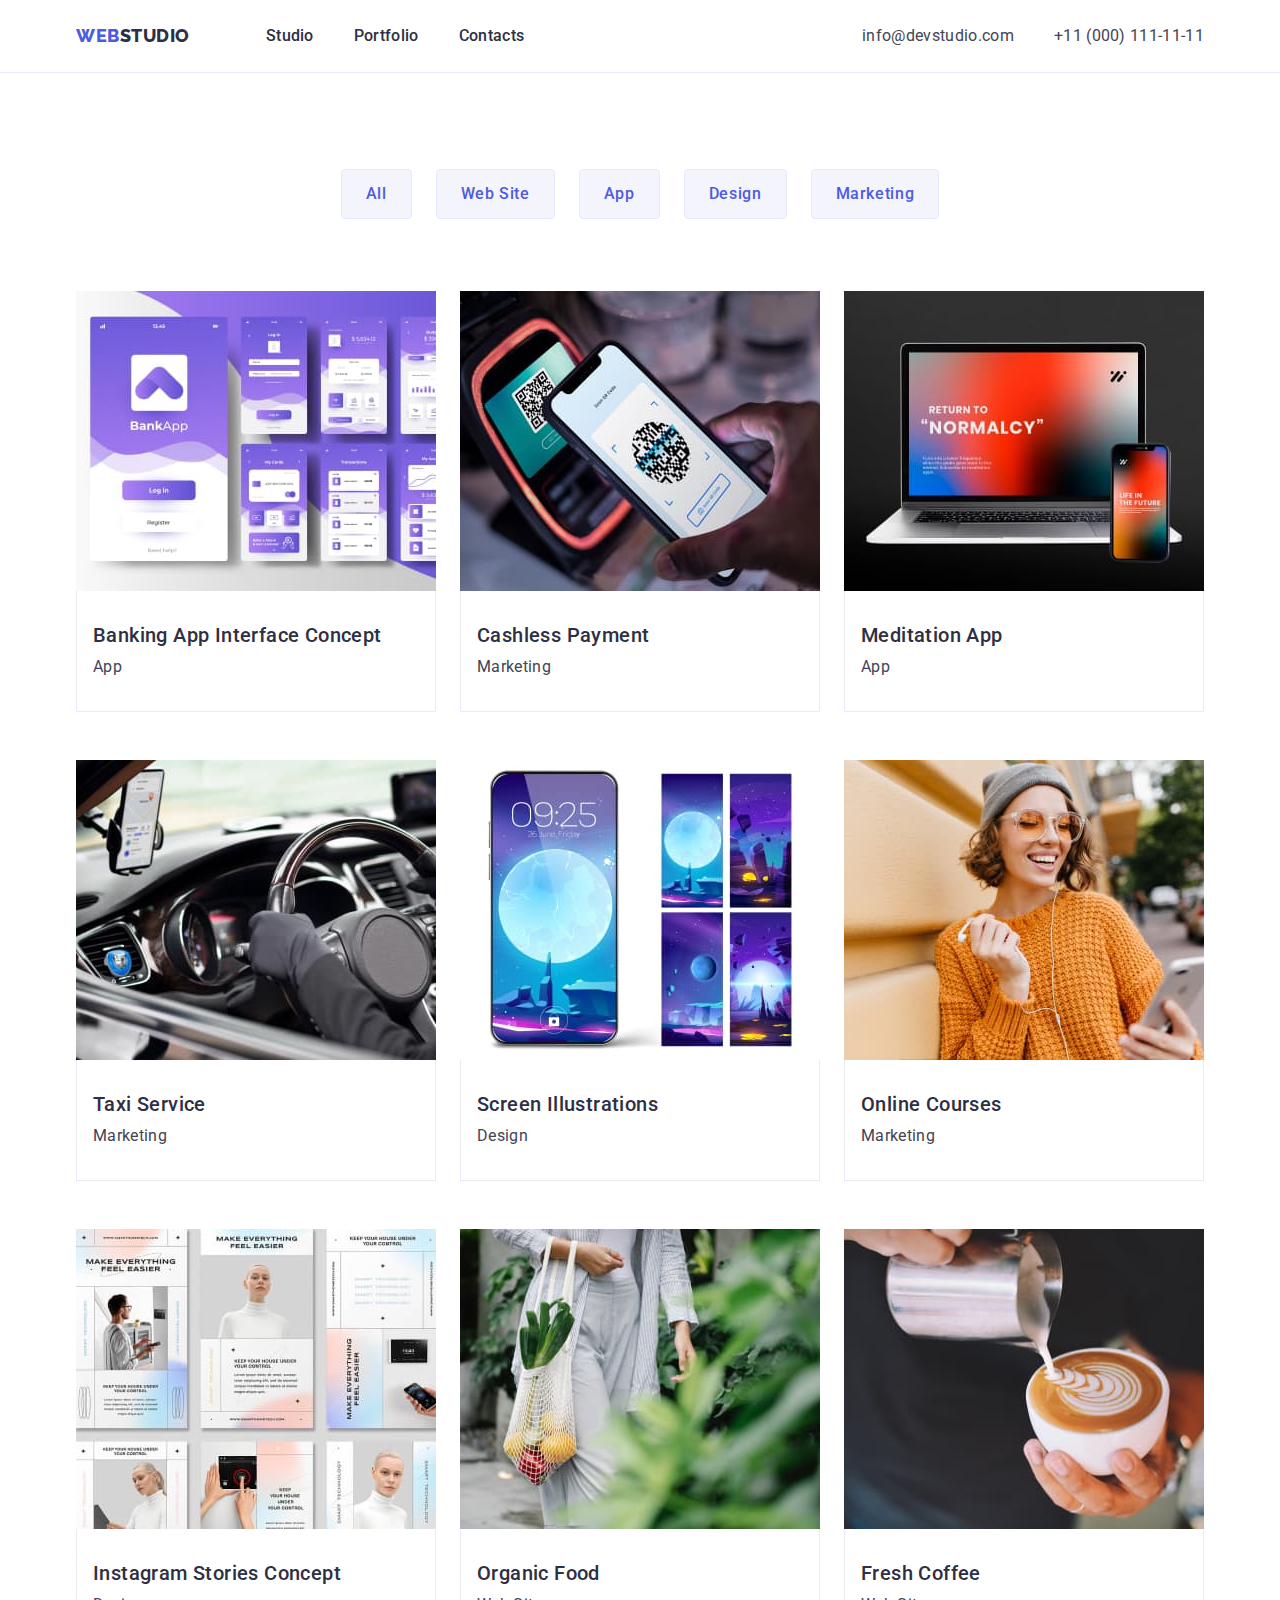
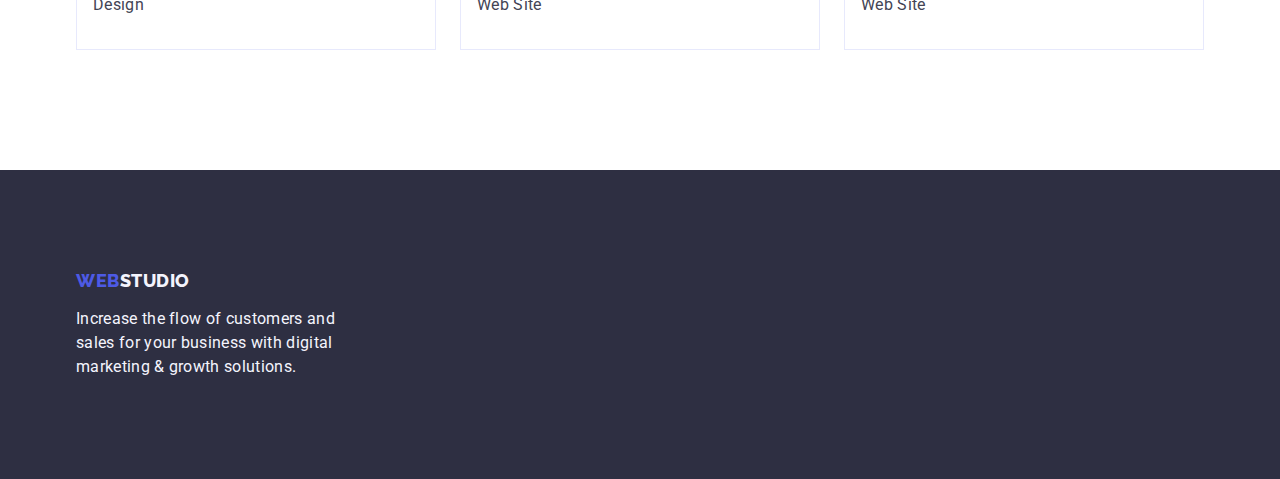
==== portfolio.html @ 8162fd04 "Start" ====
<!DOCTYPE html>
<html lang="en">

<head>
    <meta charset="UTF-8">
    <meta http-equiv="X-UA-Compatible" content="IE=edge">
    <meta name="viewport" content="width=device-width, initial-scale=1.0">
    <link rel="preconnect" href="https://fonts.googleapis.com">
    <link rel="preconnect" href="https://fonts.gstatic.com" crossorigin>
    <link href="https://fonts.googleapis.com/css2?family=Raleway:wght@800&family=Roboto:wght@400;500;700;900&display=swap"
        rel="stylesheet">
    <title>Portfolio</title>
    <link href="https://cdn.jsdelivr.net/npm/modern-normalize@2.0.0/modern-normalize.min.css" rel="stylesheet">
    <link rel="stylesheet" href="./css/styles.css">
</head>

<body>
    <header class="header">
        <div class="container header-container">
            <nav class="header-navigation">
                <a class="logo link" href="./index.html">Web<span class="logo-black">Studio</span></a>
                <ul class="header-menu-nav list">
                    <li class="menu-nav-item">
                        <a class="menu-nav-link link" href="./index.html">Studio</a>
                    </li>
                    <li class="menu-nav-item">
                        <a class="menu-nav-link link" href="./portfolio.html">Portfolio</a>
                    </li>
                    <li class="menu-nav-item">
                        <a class="menu-nav-link link" href="">Contacts</a>
                    </li>
                </ul>
            </nav>
            <address class="contact">
                <ul class="contact-list list">
                    <li class="contact-item">
                        <a class="contact-link link" href="mailto:info@devstudio.com">info@devstudio.com</a>
                    </li>
                    <li class="contact-item">
                        <a class="contact-link link" href="tel:+110001111111">+11 (000) 111-11-11</a>
                    </li>
                </ul>
            </address>
        </div>
    </header>

    <main class="portfolio-content">
        <section class="projects">
            <div class="container projects-container">
                <h1 class="visually-hidden">Projects portfolio</h1>

                <ul class="projects-filters-list list">
                    <li class="projects-filters-btn">
                        <button class="filter-btn" type="button">All</button>
                    </li>
                    <li class="projects-filters-btn">
                        <button class="filter-btn" type="button">Web Site</button>
                    </li>
                    <li class="projects-filters-btn">
                        <button class="filter-btn" type="button">App</button>
                    </li>
                    <li class="projects-filters-btn">
                        <button class="filter-btn" type="button">Design</button>
                    </li>
                    <li class="projects-filters-btn">
                        <button class="filter-btn" type="button">Marketing</button>
                    </li>
                </ul>

                <ul class="projects-list list">
                    <li class="projects-item">
                        <a class="projects-link link" href="#"><img class="project-img" src="./images/project/banking.jpg" alt="Banking App Interface Concept" width="360" height="300" />
                            <div class="projects-card-content">
                                <h2 class="title">Banking App Interface Concept</h2>
                                <p class="projects-filters">App</p>
                            </div>
                        </a>
                    </li>
                    <li class="projects-item">
                        <a class="projects-link link" href="#"><img class="project-img" src="./images/project/cashless.jpg" alt="Cashless Payment" width="360" height="300" />
                            <div class="projects-card-content">
                                <h2 class="title">Cashless Payment</h2>
                                <p class="projects-filters">Marketing</p>
                            </div>
                        </a>
                    </li>
                    <li class="projects-item">
                        <a class="projects-link link" href="#"><img class="project-img" src="./images/project/meditaion.jpg" alt="Meditaion App" width="360" height="300" />
                            <div class="projects-card-content">
                                <h2 class="title">Meditation App</h2>
                                <p class="projects-filters">App</p>
                            </div>
                        </a>
                    </li>
                    <li class="projects-item">
                        <a class="projects-link link" href="#"><img class="project-img" src="./images/project/taxi.jpg" alt="Taxi Service" width="360" height="300" />
                            <div class="projects-card-content">
                                <h2 class="title">Taxi Service</h2>
                                <p class="projects-filters">Marketing</p>
                            </div>
                        </a>
                    </li>
                    <li class="projects-item">
                        <a class="projects-link link" href="#"><img class="project-img" src="./images/project/screen.jpg" alt="Screen Illustrations" width="360" height="300" />
                            <div class="projects-card-content">
                                <h2 class="title">Screen Illustrations</h2>
                                <p class="projects-filters">Design</p>
                            </div>
                        </a>
                    </li>
                    <li class="projects-item">
                        <a class="projects-link link" href="#"><img class="project-img" src="./images/project/online.jpg" alt="Online Courses" width="360" height="300" />
                            <div class="projects-card-content">
                                <h2 class="title">Online Courses</h2>
                                <p class="projects-filters">Marketing</p>
                            </div>
                        </a>
                    </li>
                    <li class="projects-item">
                        <a class="projects-link link" href="#"><img class="project-img" src="./images/project/instagram.jpg" alt="Instagram Stories Concept" width="360" height="300" />
                            <div class="projects-card-content">
                                <h2 class="title">Instagram Stories Concept</h2>
                                <p class="projects-filters">Design</p>
                            </div>
                        </a>
                    </li>
                    <li class="projects-item">
                        <a class="projects-link link" href="#"><img class="project-img" src="./images/project/organic.jpg" alt="Organic Food" width="360" height="300" />
                            <div class="projects-card-content">
                                <h2 class="title">Organic Food</h2>
                                <p class="projects-filters">Web Site</p>
                            </div>
                        </a>
                    </li>
                    <li class="projects-item">
                        <a class="projects-link link" href="#"><img class="project-img" src="./images/project/fresh.jpg" alt="Fresh Coffee" width="360" height="300" />
                            <div class="projects-card-content">
                                <h2 class="title">Fresh Coffee</h2>
                                <p class="projects-filters">Web Site</p>
                            </div>
                        </a>
                    </li>
                </ul>
            </div>

        </section>
    </main>

    <footer class="footer">
        <div class="container footer-container">
            <a class="logo link footer-logo-link" href="./index.html">Web<span class="logo-white">Studio</span></a>
            <p class="footer-text">Increase the flow of customers and sales for your business with digital marketing & growth solutions.</p>
        </div>
    </footer>
</body>

</html>
---- css/styles.css ----
:root {
    --main-color: #FFFFFF;
    --font-color: #2E2F42;
    --text-color: #434455;
    --main-bg-color: #FFFFFF;
    --main-darck-bg-color: #2E2F42;
    --logo-btn-color: #4D5AE5;
    --logo-footer-color: #F4F4FD;
    --hero-btn-bg-color: #4D5AE5;
    --accent-color: #404BBF;
    --accent-bg-color: #404BBF;
    --btn-team-bg-color: #F4F4FD;
    --border-color: #E7E9FC;
}

body {
    font-family: 'Roboto', sans-serif;
    font-size: 16px;
    letter-spacing: 0.02em;
    color: var(--text-color);
    background-color: var(--main-bg-color);
}

p, h1, h2, h3, h4, h5, h6 {
    margin-top: 0;
    margin-bottom: 0;
}

ul {
    list-style-type: none;
    margin-top: 0;
    margin-bottom: 0;
    padding-left: 0;
}

img {
    display: block;
}

.visually-hidden {
    position: absolute;
    width: 1px;
    height: 1px;
    margin: -1px;
    border: 0;
    padding: 0;
    white-space: nowrap;
    clip-path: inset(100%);
    clip: rect(0 0 0 0);
    overflow: hidden;
}

.link {
    text-decoration: none;
}

.list {
    list-style-type: none;
}

.container {
    width: 100%;
    max-width: 1158px;
    padding: 0 15px;
    margin: 0 auto;
}

/* header */

.header {
    background-color: var(--main-bg-color);
    border-bottom: 1px solid var(--border-color);
}

.header-container {
    display: flex;
    align-items: center;
}

.header-navigation {
    display: flex;
    align-items: center;
}

.logo {
    font-family: 'Raleway', sans-serif;
    font-weight: 800;
    font-size: 18px;
    line-height: 1.17;
    letter-spacing: 0.03em;
    text-transform: uppercase;
    color: var(--logo-btn-color);
    display: inline-block;
    margin-right: 76px;
}

.logo-black {
    color: var(--font-color);
}

.footer-logo-link {
    margin-bottom: 16px;
}

.logo-white {
    color: var(--logo-footer-color);
}

.header-menu-nav {
    display: flex;
    gap: 40px;
}

.menu-nav-link {
    display: block;
    font-weight: 500;
    line-height: 1.5;
    color: var(--font-color);
    padding: 24px 0;
}

.menu-nav-link:hover,
.menu-nav-link:focus {
    color: var(--accent-color);
}

.contact {
    font-style: normal;
    margin-left: auto;
}

.contact-list {
    display: flex;
    align-items: center;
    gap: 40px;
}

.contact-link {
    line-height: 1.5;
    color: var(--text-color);
}

.contact-link:hover,
.contact-link:focus {
    color: var(--accent-color);
}

/* section main-content */

.hero {
    background-color: var(--main-darck-bg-color);
    padding: 188px 0;
}

.hero-container {
    text-align: center;
}

.hero-title {
    font-weight: 700;
    font-size: 56px;
    line-height: 1.07;
    text-align: center;
    letter-spacing: 0.02em;
    color: var(--main-color);
    max-width: 496px;
    margin: 0 auto;
    margin-bottom: 48px;
}

.hero-btn {
    font-family: inherit;
    font-weight: 500;
    font-size: 16px;
    line-height: 1.5;
    letter-spacing: 0.04em;
    color: var(--main-color);
    background-color: var(--hero-btn-bg-color);
    border-radius: 4px;
    border: none;
    padding: 16px 32px;
    cursor: pointer;
    display: block;
    margin-left: auto;
    margin-right: auto;
    min-width: 169px;
}

.hero-btn:hover,
.hero-btn:focus {
    background-color: var(--accent-bg-color);
}

/* section description */

.description {
    padding: 120px 0;
}

.description-list {
    display: flex;
    gap: 24px;
}

.description-list-item {
    width: calc((100% - 72px) /4);
}

.title-section {
    font-size: 36px;
    line-height: 1.11;
    text-align: center;
    letter-spacing: 0.02em;
    text-transform: capitalize;
    color: var(--font-color);
    margin-bottom: 72px;
}

.title {
    font-weight: 500;
    font-size: 20px;
    line-height: 1.2;
    letter-spacing: 0.02em;
    color: var(--font-color);
    margin-bottom: 8px;
}

.about-description {
    line-height: 1.5;
    color: var(--text-color);
}

/* section work */

.work {
    padding-bottom: 120px;
}

.work-list {
    display: flex;
    justify-content: space-around;
    gap: 24px;
}

.work-list-item {
    width: calc((100% - 48px) / 3);
}

/* .work-item-img {} */


/* section our-team */

.our-team {
    background-color: var(--btn-team-bg-color);
    text-align: center;
    display: flex;
    padding: 120px 0 120px;
}

.team-list {
    display: flex;
    align-items: center;
    gap: 24px;
}

.team-list-item {
    display: flex;
    flex-direction: column;
    align-items: center;
    width: calc((100% - 72px) / 4);
    background-color: var(--main-bg-color);
    border-radius: 0px 0px 4px 4px;
    box-shadow: 0px 2px 1px 0px rgba(46, 47, 66, 0.08), 0px 1px 1px 0px rgba(46, 47, 66, 0.16), 0px 1px 6px 0px rgba(46, 47, 66, 0.08);
}

.team-card-content {
    padding: 32px 16px;
}

.team-position {
    line-height: 1.5;
    text-align: center;
    color: var(--text-color);
}

/* section footer */

.footer {
    background-color: var(--main-darck-bg-color);
    padding: 100px 0;
}

.footer-text {
    line-height: 1.5;
    color: var(--logo-footer-color);
    max-width: 264px;
}

/* section portfolio-content */

.projects {
    padding-top: 96px;
    padding-bottom: 120px;
}

.projects-container {
    display: flex;
    flex-direction: column;
}

.projects-filters-list {
    display: flex;
    justify-content: center;
    gap: 24px;
    margin-bottom: 72px;
}

.filter-btn {
    font-family: inherit;
    font-weight: 500;
    font-size: 16px;
    line-height: 1.5;
    text-align: center;
    letter-spacing: 0.04em;
    color: var(--logo-btn-color);
    border-radius: 4px;
    background-color: var(--btn-team-bg-color);
    border: 1px solid var(--border-color);
    cursor: pointer;
    padding: 12px 24px;
    display: block;
    margin: 0 auto;
}

.filter-btn:hover,
.filter-btn:focus {
    color: var(--main-color);
    background-color: var(--accent-bg-color);
    border: 1px solid transparent;
}

.projects-list {
    display: flex;
    flex-wrap: wrap;
    gap: 24px;
    row-gap: 48px;
}

.projects-item {
    background-color: var(--main-bg-color);
    width: calc((100% - 48px) / 3);
}

.projects-link {
    display: block;
}

.projects-card-content {
    padding: 32px 16px;
    border: 1px solid var(--border-color);
    border-top: 0;
}

.projects-filters {
    line-height: 1.5;
    color: var(--text-color);
}
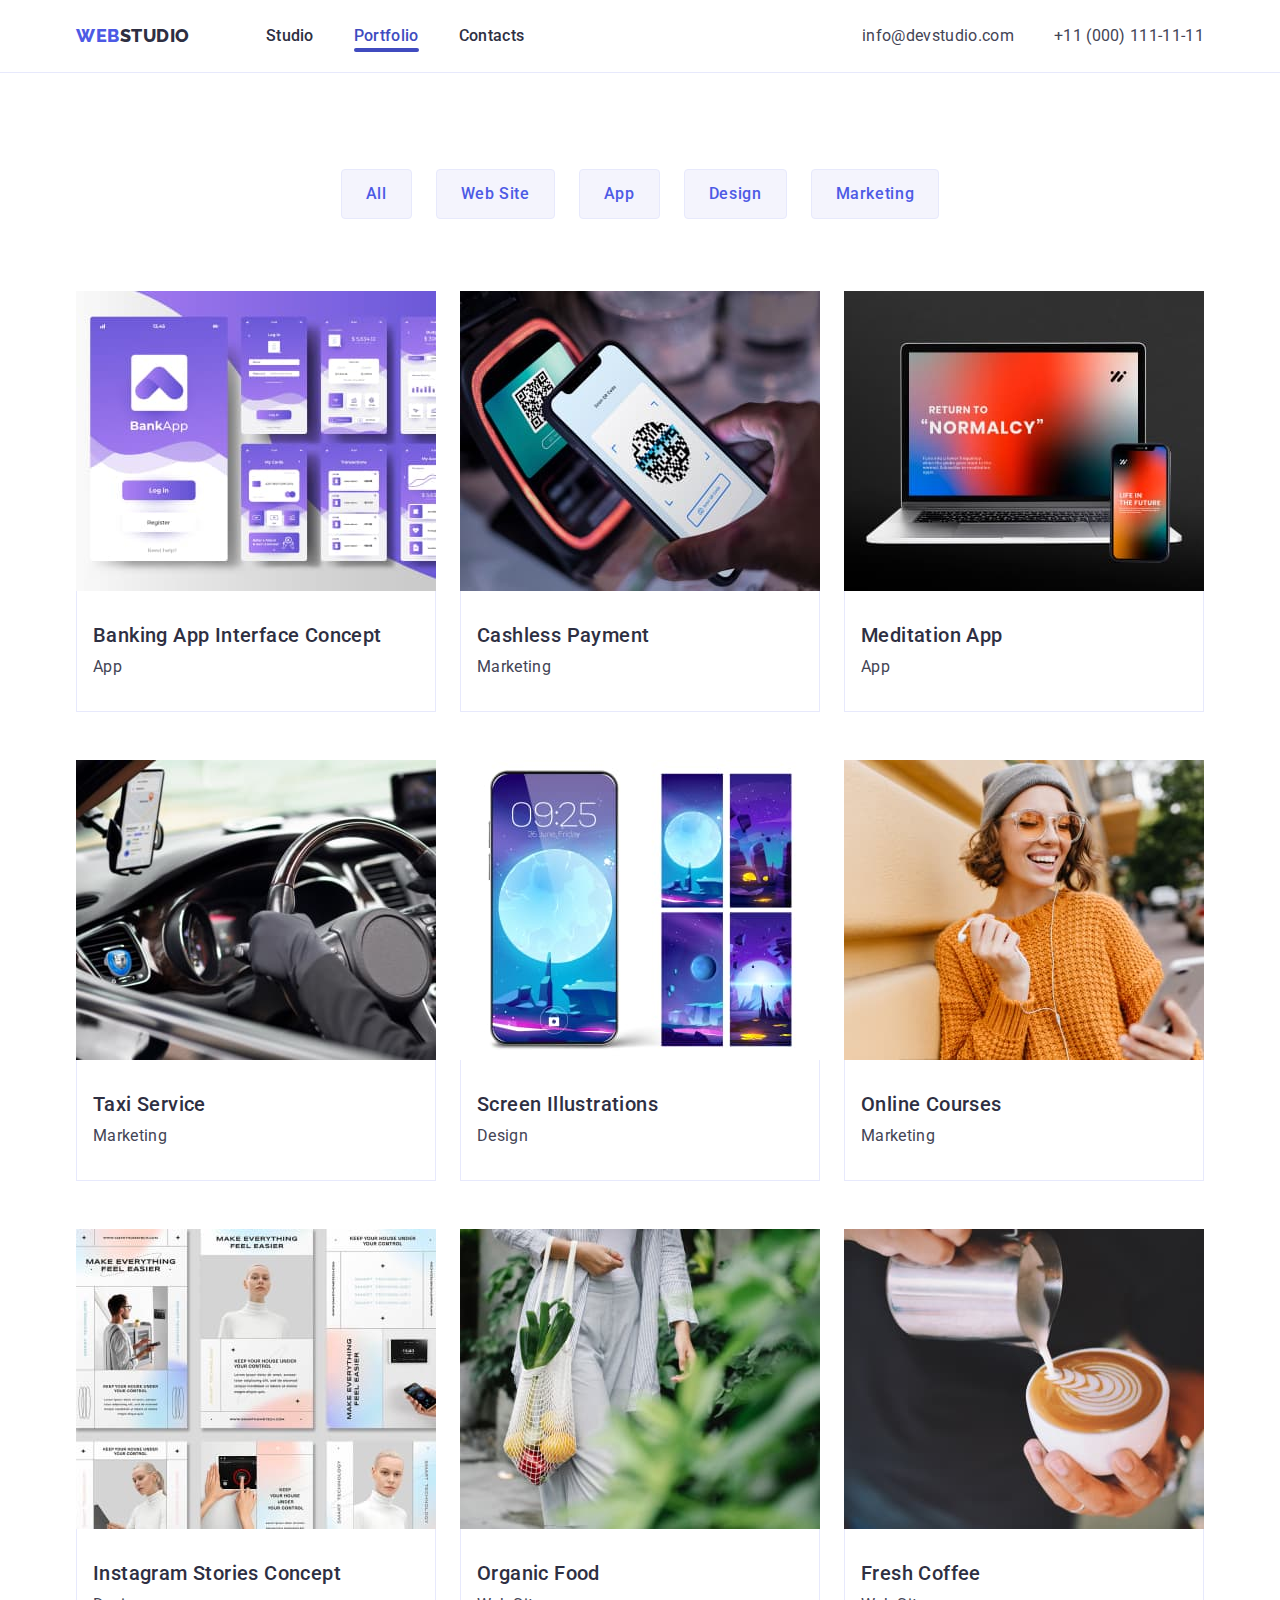
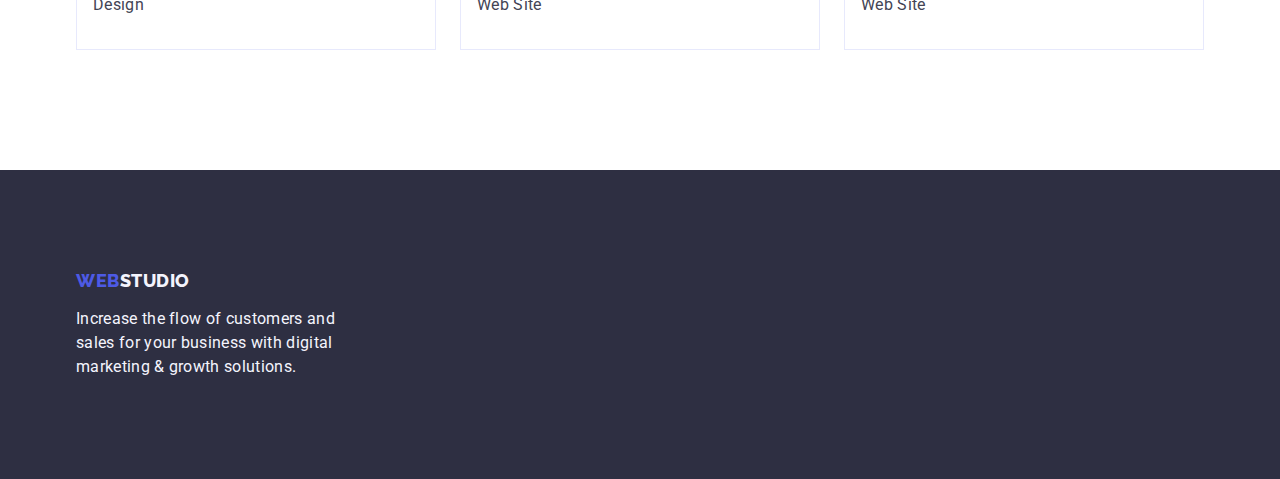
==== commit 4e71467e: "plus-icons" ====
--- a/portfolio.html
+++ b/portfolio.html
@@ -24,7 +24,7 @@
                         <a class="menu-nav-link link" href="./index.html">Studio</a>
                     </li>
                     <li class="menu-nav-item">
-                        <a class="menu-nav-link link" href="./portfolio.html">Portfolio</a>
+                        <a class="menu-nav-link link current" href="./portfolio.html">Portfolio</a>
                     </li>
                     <li class="menu-nav-item">
                         <a class="menu-nav-link link" href="">Contacts</a>
@@ -69,7 +69,8 @@
 
                 <ul class="projects-list list">
                     <li class="projects-item">
-                        <a class="projects-link link" href="#"><img class="project-img" src="./images/project/banking.jpg" alt="Banking App Interface Concept" width="360" height="300" />
+                        <a class="projects-link link" href="#" aria-label="" target="_blank" rel="noopener noferrer">
+                            <img class="project-img" src="./images/project/banking.jpg" alt="Banking App Interface Concept" width="360" height="300" />
                             <div class="projects-card-content">
                                 <h2 class="title">Banking App Interface Concept</h2>
                                 <p class="projects-filters">App</p>
@@ -77,7 +78,8 @@
                         </a>
                     </li>
                     <li class="projects-item">
-                        <a class="projects-link link" href="#"><img class="project-img" src="./images/project/cashless.jpg" alt="Cashless Payment" width="360" height="300" />
+                        <a class="projects-link link" href="#" aria-label="" target="_blank" rel="noopener noferrer">
+                            <img class="project-img" src="./images/project/cashless.jpg" alt="Cashless Payment" width="360" height="300" />
                             <div class="projects-card-content">
                                 <h2 class="title">Cashless Payment</h2>
                                 <p class="projects-filters">Marketing</p>
@@ -85,7 +87,8 @@
                         </a>
                     </li>
                     <li class="projects-item">
-                        <a class="projects-link link" href="#"><img class="project-img" src="./images/project/meditaion.jpg" alt="Meditaion App" width="360" height="300" />
+                        <a class="projects-link link" href="#" aria-label="" target="_blank" rel="noopener noferrer">
+                            <img class="project-img" src="./images/project/meditaion.jpg" alt="Meditaion App" width="360" height="300" />
                             <div class="projects-card-content">
                                 <h2 class="title">Meditation App</h2>
                                 <p class="projects-filters">App</p>
@@ -93,7 +96,8 @@
                         </a>
                     </li>
                     <li class="projects-item">
-                        <a class="projects-link link" href="#"><img class="project-img" src="./images/project/taxi.jpg" alt="Taxi Service" width="360" height="300" />
+                        <a class="projects-link link" href="#" aria-label="" target="_blank" rel="noopener noferrer">
+                            <img class="project-img" src="./images/project/taxi.jpg" alt="Taxi Service" width="360" height="300" />
                             <div class="projects-card-content">
                                 <h2 class="title">Taxi Service</h2>
                                 <p class="projects-filters">Marketing</p>
@@ -101,7 +105,8 @@
                         </a>
                     </li>
                     <li class="projects-item">
-                        <a class="projects-link link" href="#"><img class="project-img" src="./images/project/screen.jpg" alt="Screen Illustrations" width="360" height="300" />
+                        <a class="projects-link link" href="#" aria-label="" target="_blank" rel="noopener noferrer">
+                            <img class="project-img" src="./images/project/screen.jpg" alt="Screen Illustrations" width="360" height="300" />
                             <div class="projects-card-content">
                                 <h2 class="title">Screen Illustrations</h2>
                                 <p class="projects-filters">Design</p>
@@ -109,7 +114,8 @@
                         </a>
                     </li>
                     <li class="projects-item">
-                        <a class="projects-link link" href="#"><img class="project-img" src="./images/project/online.jpg" alt="Online Courses" width="360" height="300" />
+                        <a class="projects-link link" href="#" aria-label="" target="_blank" rel="noopener noferrer">
+                            <img class="project-img" src="./images/project/online.jpg" alt="Online Courses" width="360" height="300" />
                             <div class="projects-card-content">
                                 <h2 class="title">Online Courses</h2>
                                 <p class="projects-filters">Marketing</p>
@@ -117,7 +123,8 @@
                         </a>
                     </li>
                     <li class="projects-item">
-                        <a class="projects-link link" href="#"><img class="project-img" src="./images/project/instagram.jpg" alt="Instagram Stories Concept" width="360" height="300" />
+                        <a class="projects-link link" href="#" aria-label="" target="_blank" rel="noopener noferrer">
+                            <img class="project-img" src="./images/project/instagram.jpg" alt="Instagram Stories Concept" width="360" height="300" />
                             <div class="projects-card-content">
                                 <h2 class="title">Instagram Stories Concept</h2>
                                 <p class="projects-filters">Design</p>
@@ -125,7 +132,8 @@
                         </a>
                     </li>
                     <li class="projects-item">
-                        <a class="projects-link link" href="#"><img class="project-img" src="./images/project/organic.jpg" alt="Organic Food" width="360" height="300" />
+                        <a class="projects-link link" href="#" aria-label="" target="_blank" rel="noopener noferrer">
+                            <img class="project-img" src="./images/project/organic.jpg" alt="Organic Food" width="360" height="300" />
                             <div class="projects-card-content">
                                 <h2 class="title">Organic Food</h2>
                                 <p class="projects-filters">Web Site</p>
@@ -133,7 +141,8 @@
                         </a>
                     </li>
                     <li class="projects-item">
-                        <a class="projects-link link" href="#"><img class="project-img" src="./images/project/fresh.jpg" alt="Fresh Coffee" width="360" height="300" />
+                        <a class="projects-link link" href="#" aria-label="" target="_blank" rel="noopener noferrer">
+                            <img class="project-img" src="./images/project/fresh.jpg" alt="Fresh Coffee" width="360" height="300" />
                             <div class="projects-card-content">
                                 <h2 class="title">Fresh Coffee</h2>
                                 <p class="projects-filters">Web Site</p>
@@ -148,7 +157,7 @@
 
     <footer class="footer">
         <div class="container footer-container">
-            <a class="logo link footer-logo-link" href="./index.html">Web<span class="logo-white">Studio</span></a>
+            <a class="logo link footer-logo-link" href="./index.html" aria-label="" target="_blank" rel="noopener noferrer">Web<span class="logo-white">Studio</span></a>
             <p class="footer-text">Increase the flow of customers and sales for your business with digital marketing & growth solutions.</p>
         </div>
     </footer>
--- a/css/styles.css
+++ b/css/styles.css
@@ -11,6 +11,10 @@
     --accent-bg-color: #404BBF;
     --btn-team-bg-color: #F4F4FD;
     --border-color: #E7E9FC;
+    --client-icon: #8E8F99;
+    --modal-bg: #FCFCFC;
+    --accent-footericon-color: #31D0AA;
+    --transition: 250ms cubic-bezier(0.4, 0, 0.2, 1)
 }
 
 body {
@@ -65,7 +69,7 @@
     margin: 0 auto;
 }
 
-/* header */
+/*! header */
 
 .header {
     background-color: var(--main-bg-color);
@@ -98,10 +102,6 @@
     color: var(--font-color);
 }
 
-.footer-logo-link {
-    margin-bottom: 16px;
-}
-
 .logo-white {
     color: var(--logo-footer-color);
 }
@@ -110,6 +110,8 @@
     display: flex;
     gap: 40px;
 }
+
+/* .menu-nav-item {} */
 
 .menu-nav-link {
     display: block;
@@ -117,6 +119,7 @@
     line-height: 1.5;
     color: var(--font-color);
     padding: 24px 0;
+    transition: color var(--transition);
 }
 
 .menu-nav-link:hover,
@@ -124,6 +127,24 @@
     color: var(--accent-color);
 }
 
+.current {
+    position: relative;
+    color: var(--accent-color);
+}
+
+.current::after {
+    content: '';
+    position: absolute;
+    left: 0;
+    bottom: 20px;
+    width: 100%;
+    height: 4px;
+    border-radius: 2px;
+    background-color: var(--accent-color);
+}
+
+/*! address */
+
 .contact {
     font-style: normal;
     margin-left: auto;
@@ -135,9 +156,12 @@
     gap: 40px;
 }
 
+/* .contact-item {} */
+
 .contact-link {
     line-height: 1.5;
     color: var(--text-color);
+    transition: color var(--transition);
 }
 
 .contact-link:hover,
@@ -145,11 +169,20 @@
     color: var(--accent-color);
 }
 
-/* section main-content */
+/*? main-content */
+
+/*! section hero */
 
 .hero {
     background-color: var(--main-darck-bg-color);
     padding: 188px 0;
+    background-image: linear-gradient(rgba(46, 47, 66, 0.7),
+        rgba(46, 47, 66, 0.7)), url(../images/hero-bg.jpg);
+    background-repeat: no-repeat;
+    background-position: center;
+    background-size: cover;
+    max-width: 1440px;
+    margin: 0 auto;
 }
 
 .hero-container {
@@ -184,6 +217,7 @@
     margin-left: auto;
     margin-right: auto;
     min-width: 169px;
+    transition: background-color var(--transition);
 }
 
 .hero-btn:hover,
@@ -191,12 +225,14 @@
     background-color: var(--accent-bg-color);
 }
 
-/* section description */
+/*! section description */
 
 .description {
     padding: 120px 0;
 }
 
+/* .description-container {} */
+
 .description-list {
     display: flex;
     gap: 24px;
@@ -205,6 +241,19 @@
 .description-list-item {
     width: calc((100% - 72px) /4);
 }
+
+.description-list-link {
+    display: flex;
+    justify-content: center;
+    align-items: center;
+    width: 264px;
+    height: 112px;
+    border-radius: 4px;
+    background-color: var(--btn-team-bg-color);
+    margin-bottom: 8px;
+}
+
+/* .description-item-icon {} */
 
 .title-section {
     font-size: 36px;
@@ -230,12 +279,14 @@
     color: var(--text-color);
 }
 
-/* section work */
+/*! section work */
 
 .work {
     padding-bottom: 120px;
 }
 
+/* .work-container {} */
+
 .work-list {
     display: flex;
     justify-content: space-around;
@@ -249,7 +300,7 @@
 /* .work-item-img {} */
 
 
-/* section our-team */
+/*! section our-team */
 
 .our-team {
     background-color: var(--btn-team-bg-color);
@@ -257,6 +308,8 @@
     display: flex;
     padding: 120px 0 120px;
 }
+
+/* .our-team-container {} */
 
 .team-list {
     display: flex;
@@ -274,6 +327,8 @@
     box-shadow: 0px 2px 1px 0px rgba(46, 47, 66, 0.08), 0px 1px 1px 0px rgba(46, 47, 66, 0.16), 0px 1px 6px 0px rgba(46, 47, 66, 0.08);
 }
 
+/* .team-photo {} */
+
 .team-card-content {
     padding: 32px 16px;
 }
@@ -282,22 +337,130 @@
     line-height: 1.5;
     text-align: center;
     color: var(--text-color);
-}
-
-/* section footer */
+    margin-bottom: 8px;
+}
+
+.social-list {
+    display: flex;
+    gap: 24px;
+}
+
+/* .social-items {} */
+.team-social-link {
+    display: flex;
+    justify-content: center;
+    align-items: center;
+    width: 40px;
+    height: 40px;
+    background-color: var(--hero-btn-bg-color);
+    border-radius: 50px;
+    border: 1px solid var(--btn-team-bg-color);
+    transition: background-color var(--transition);
+}
+
+.team-social-link:hover,
+.team-social-link:focus {
+    background-color: var(--accent-bg-color);
+}
+
+.team-social-icon {
+    fill: var(--btn-team-bg-color);
+}
+
+/*! section clients */
+
+.clients {
+    padding-top: 120px;
+    padding-bottom: 120px;
+}
+
+/* .clients-container {} */
+
+.clients-list {
+    display: flex;
+    justify-content: space-around;
+    gap: 24px;
+}
+
+.clients-items {
+    min-width: calc((100% - 24px * 5) / 6);
+}
+
+/* .clients-link {} */
+
+.clients-icon {
+    fill: var(--client-icon);
+    border: 1px solid var(--client-icon);
+    border-radius: 4px;
+    transition: color var(--transition);
+}
+
+.clients-link:hover .clients-icon,
+.clients-link:focus .clients-icon {
+    fill: var(--accent-color);
+    border: 1px solid var(--accent-color);
+}
+
+/*! section footer */
 
 .footer {
+    display: flex;
+    justify-content: flex-start;
+    align-items: baseline;
     background-color: var(--main-darck-bg-color);
     padding: 100px 0;
 }
 
+.footer-container {}
+
+.footer-logo-link {
+    margin-bottom: 16px;
+}
+
 .footer-text {
     line-height: 1.5;
     color: var(--logo-footer-color);
     max-width: 264px;
 }
 
-/* section portfolio-content */
+.footer-list {
+    margin-left: 120px;
+}
+
+.footer-social-description {
+    color: var(--main-color);
+    letter-spacing: 0.32px;
+    margin-bottom: 16px;
+}
+
+.footer-social-list {
+    display: flex;
+    gap: 16px;
+}
+
+.footer-social-items {}
+
+.footer-social-link {
+    display: flex;
+    justify-content: center;
+    align-items: center;
+    width: 40px;
+    height: 40px;
+    background-color: var(--hero-btn-bg-color);
+    border-radius: 25px;
+    transition: background-color var(--transition);
+}
+
+.footer-social-link:hover,
+.footer-social-link:focus {
+    background-color: var(--accent-footericon-color);
+}
+
+.footer-social-icon {
+    fill: var(--logo-footer-color)
+}
+
+/*! section portfolio-content */
 
 .projects {
     padding-top: 96px;
@@ -331,6 +494,7 @@
     padding: 12px 24px;
     display: block;
     margin: 0 auto;
+    transition: color var(--transition);
 }
 
 .filter-btn:hover,
@@ -365,4 +529,51 @@
 .projects-filters {
     line-height: 1.5;
     color: var(--text-color);
+}
+
+/*! section backdrop */
+
+.backdrop {
+    position: fixed;
+    top: 0;
+    width: 100%;
+    height: 100%;
+    background-color: rgba(46, 47, 66, 0.40);
+    transition: opacity var(--transition), visibility var(--transition);
+}
+
+.is-hidden {
+    visibility: hidden;
+    opacity: 0;
+    pointer-events: none;
+}
+
+.modal {
+    position: absolute;
+    top: 50%;
+    left: 50%;
+    transform: translate(-50%, -50%) scale(1);
+    transition: transform var(--transition);
+    width: 408px;
+    min-height: 584px;
+    border-radius: 4px;
+    background-color: var(--modal-bg);
+    box-shadow: 0px 2px 1px 0px rgba(0, 0, 0, 0.20), 0px 1px 3px 0px rgba(0, 0, 0, 0.12), 0px 1px 1px 0px rgba(0, 0, 0, 0.14);
+}
+
+.backdrop.is-hidden .modal {
+    transform: translate(-50%, -50%) scale(0);
+}
+
+.close-btn {
+    position: absolute;
+    right: 24px;
+    top: 24px;
+    width: 24px;
+    height: 24px;
+    background-color: var(--border-color);
+    color: var(--font-color);
+    border: 1px solid rgba(0, 0, 0, 0.10);
+    border-radius: 24px;
+    cursor: pointer;
 }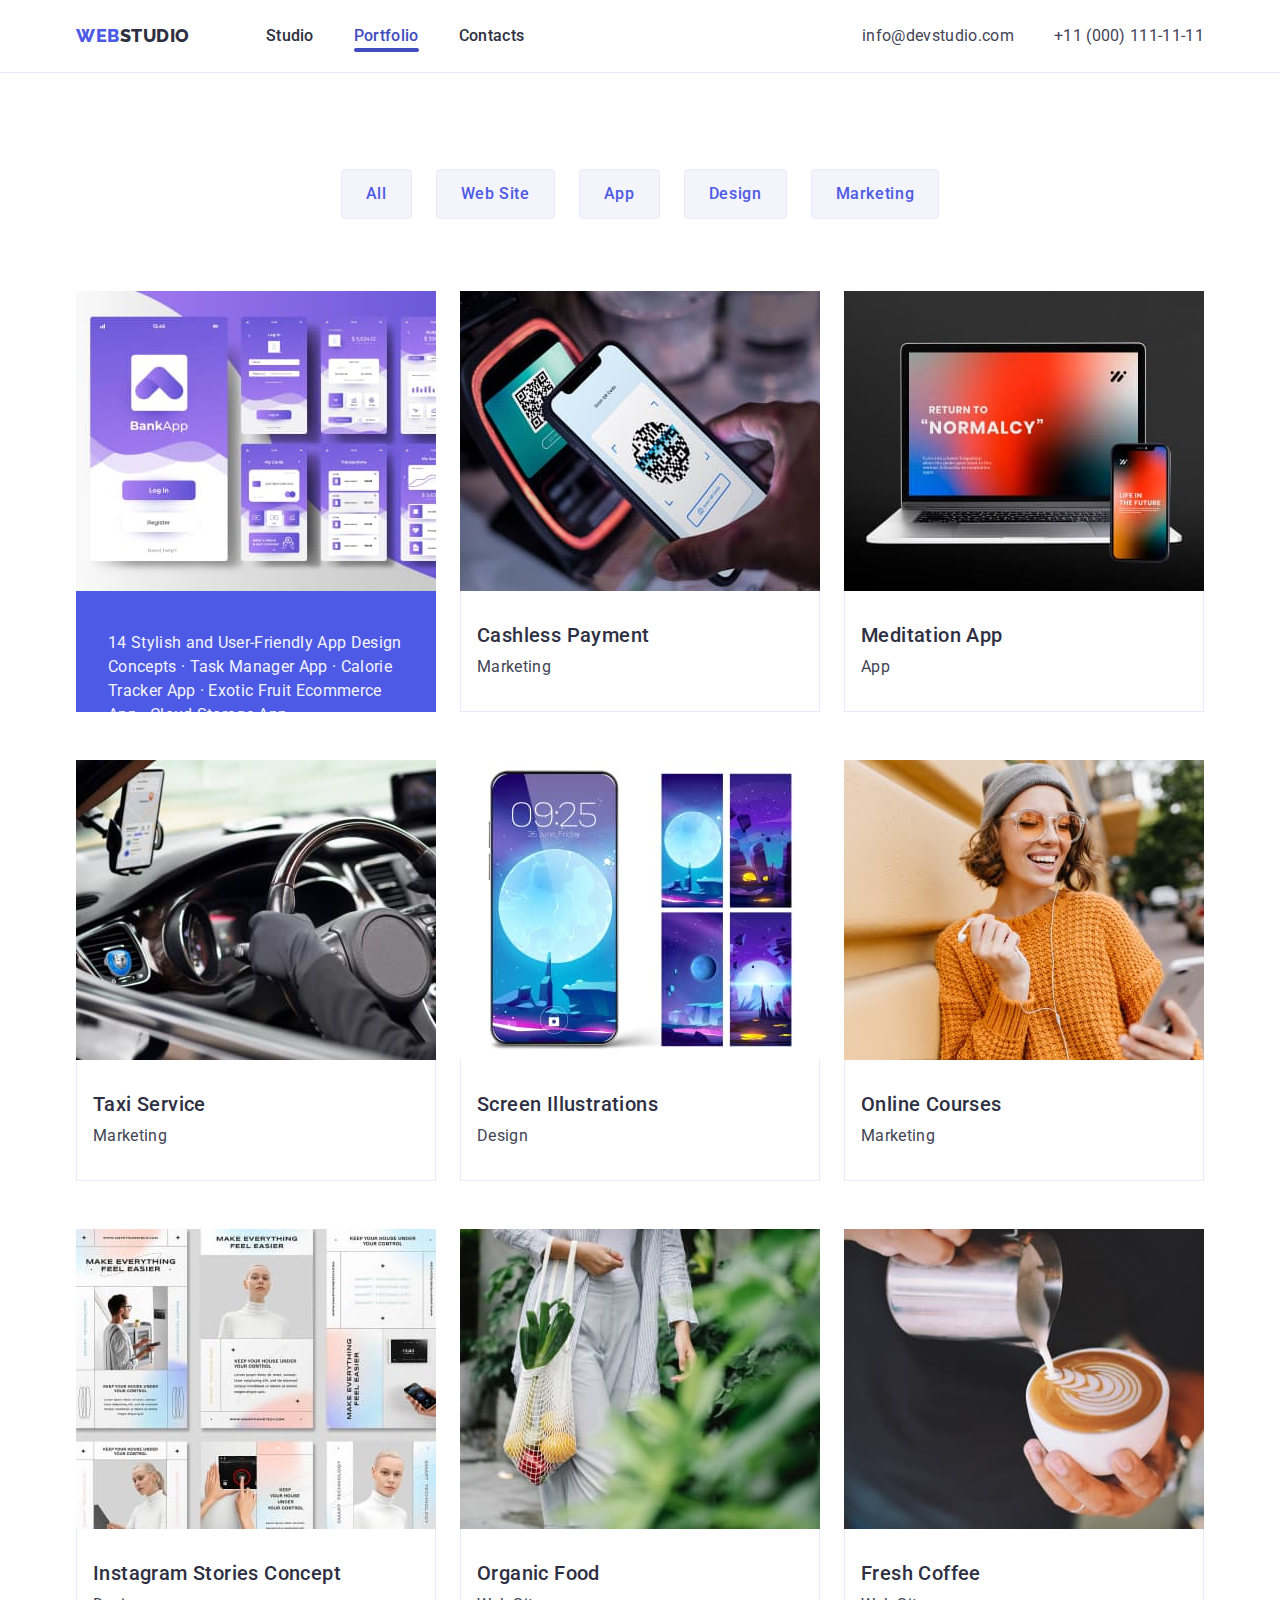
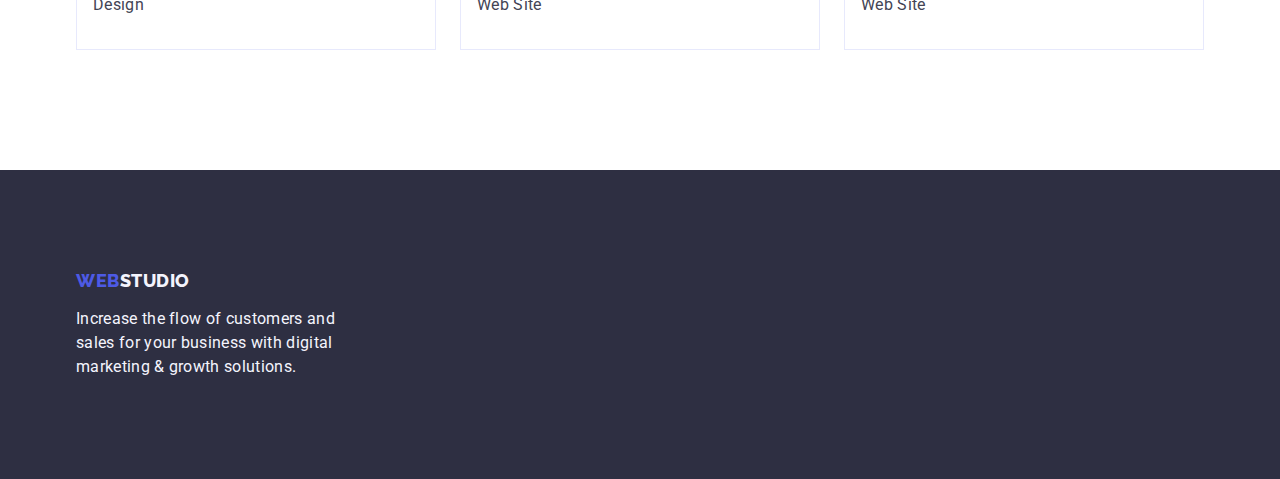
==== commit e40429e7: "app" ====
--- a/portfolio.html
+++ b/portfolio.html
@@ -70,7 +70,14 @@
                 <ul class="projects-list list">
                     <li class="projects-item">
                         <a class="projects-link link" href="#" aria-label="" target="_blank" rel="noopener noferrer">
-                            <img class="project-img" src="./images/project/banking.jpg" alt="Banking App Interface Concept" width="360" height="300" />
+                            <div class="project-overlay">
+                                <img class="project-img" src="./images/project/banking.jpg" alt="Banking App Interface Concept" width="360"
+                                height="300" />
+                                <p class="project-overlay-item">
+                                    14 Stylish and User-Friendly App Design Concepts · Task Manager App · Calorie Tracker App · Exotic Fruit Ecommerce App ·
+                                    Cloud Storage App
+                                </p>
+                            </div>
                             <div class="projects-card-content">
                                 <h2 class="title">Banking App Interface Concept</h2>
                                 <p class="projects-filters">App</p>
--- a/css/styles.css
+++ b/css/styles.css
@@ -514,10 +514,37 @@
 .projects-item {
     background-color: var(--main-bg-color);
     width: calc((100% - 48px) / 3);
+    overflow: hidden;
+}
+
+.projects-item:hover .project-overlay,
+.projects-item:focus .project-overlay {
+    transform: translate(0);
 }
 
 .projects-link {
     display: block;
+}
+
+.project-overlay {
+    position: relative;
+}
+
+.project-img {}
+
+.project-overlay-item {
+    position: absolute;
+    font-weight: 400;
+    line-height: 1.5;
+    letter-spacing: 0.32px;
+    color: var(--btn-team-bg-color);
+    background-color: var(--hero-btn-bg-color);
+    top: 0;
+    left: 0;
+    height: 100%;
+    padding: 40px 32px 0;
+    transform: translateY(100%);
+    transition: transform var(--transition);
 }
 
 .projects-card-content {
@@ -559,6 +586,7 @@
     border-radius: 4px;
     background-color: var(--modal-bg);
     box-shadow: 0px 2px 1px 0px rgba(0, 0, 0, 0.20), 0px 1px 3px 0px rgba(0, 0, 0, 0.12), 0px 1px 1px 0px rgba(0, 0, 0, 0.14);
+    padding: 72px 24px 24px;
 }
 
 .backdrop.is-hidden .modal {
@@ -572,8 +600,24 @@
     width: 24px;
     height: 24px;
     background-color: var(--border-color);
-    color: var(--font-color);
     border: 1px solid rgba(0, 0, 0, 0.10);
-    border-radius: 24px;
+    border-radius: 50%;
+    padding: 0;
     cursor: pointer;
+    transition: background-color var(--transition);
+}
+
+.close-btn:hover,
+.close-btn:focus {
+    background-color: var(--accent-bg-color);
+}
+
+.close-btn-icon {
+    fill: var(--font-color);
+    transition: fill var(--transition);
+}
+
+.close-btn-icon:hover,
+.close-btn-icon:focus {
+    fill: var(--main-color);
 }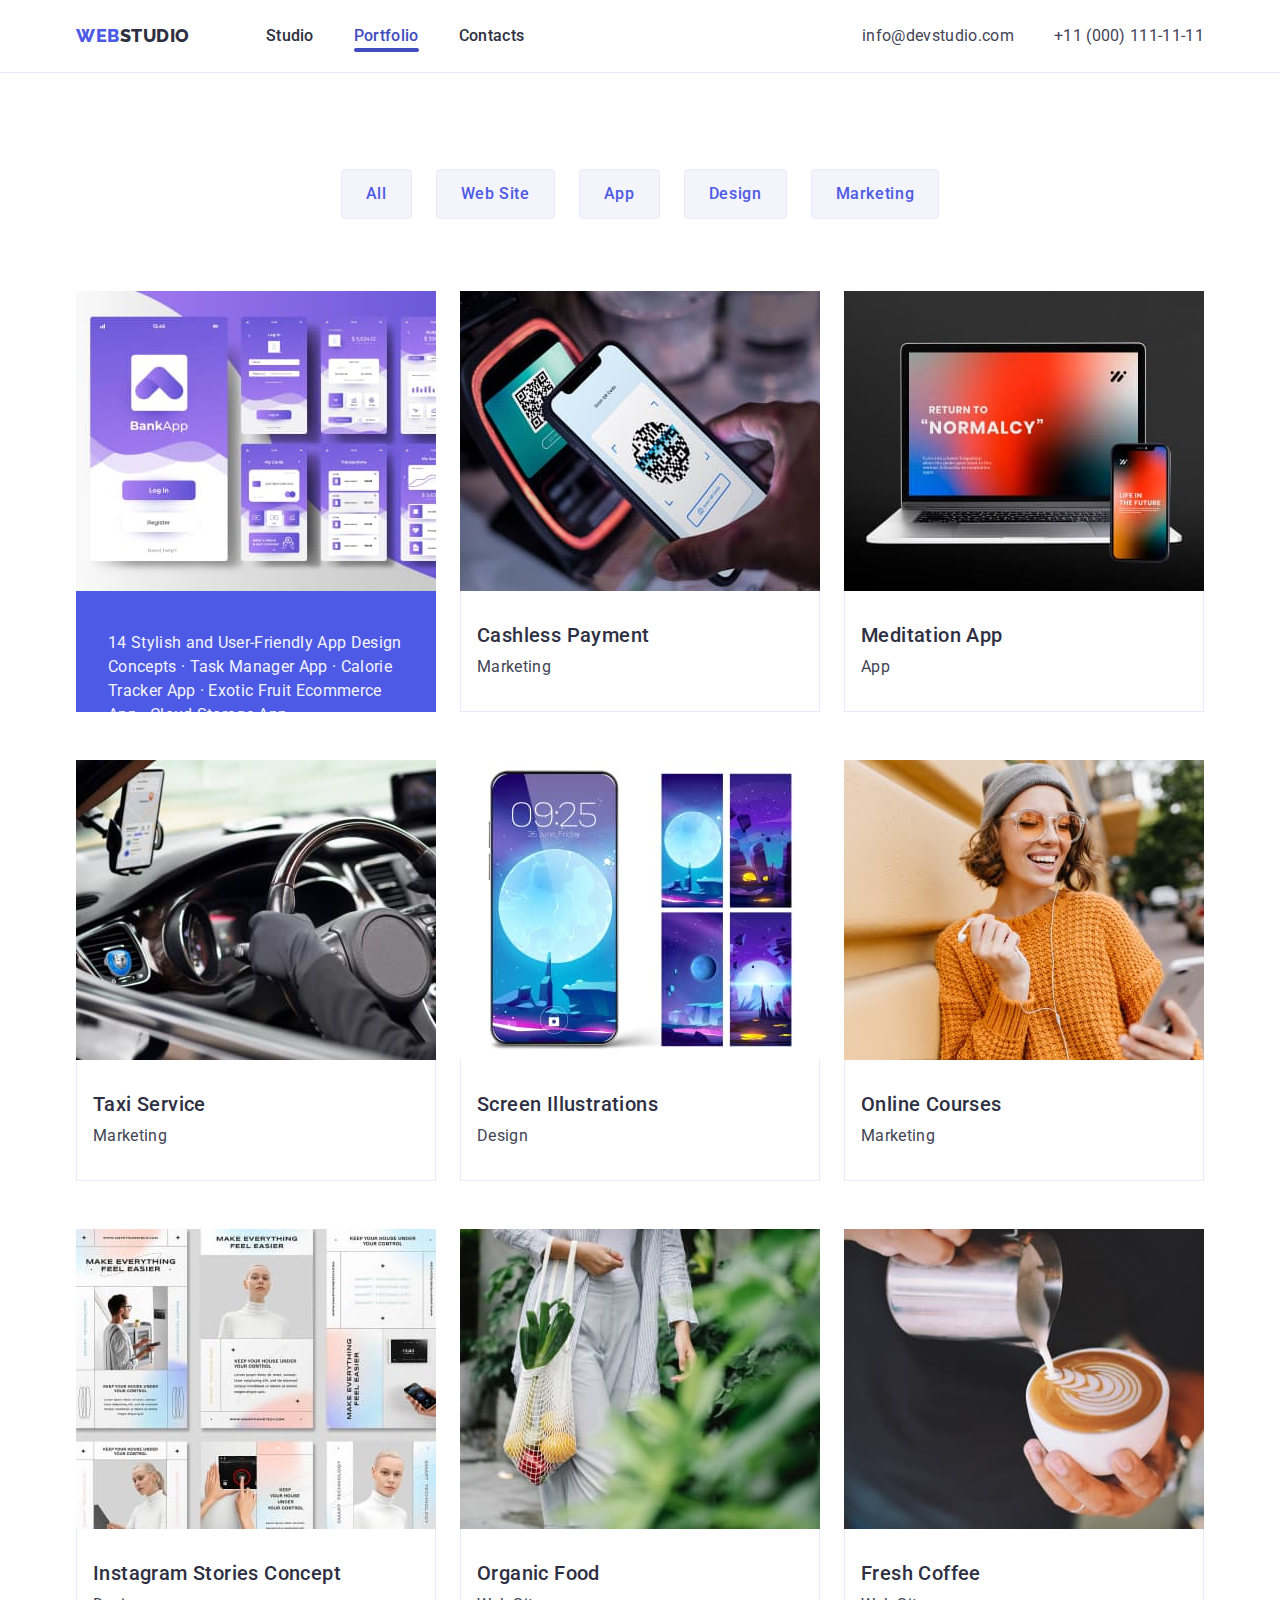
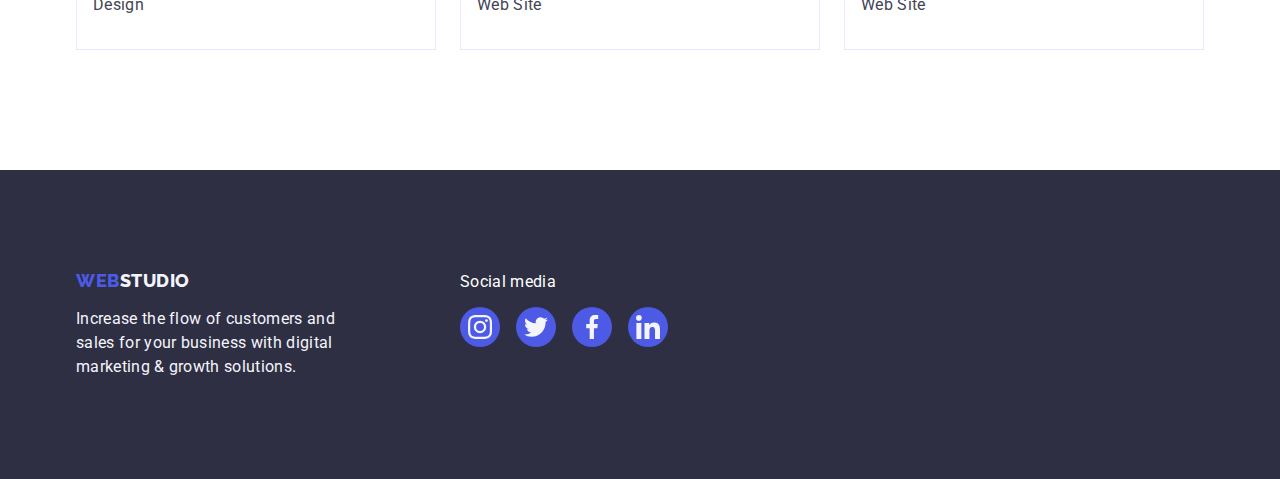
==== commit e7d8cd40: "appd" ====
--- a/portfolio.html
+++ b/portfolio.html
@@ -164,8 +164,46 @@
 
     <footer class="footer">
         <div class="container footer-container">
-            <a class="logo link footer-logo-link" href="./index.html" aria-label="" target="_blank" rel="noopener noferrer">Web<span class="logo-white">Studio</span></a>
-            <p class="footer-text">Increase the flow of customers and sales for your business with digital marketing & growth solutions.</p>
+            <div class="footer-logo-text">
+                <a class="logo link footer-logo-link" href="./index.html" aria-label="" target="_blank"
+                    rel="noopener noferrer">Web<span class="logo-white">Studio</span></a>
+                <p class="footer-text">Increase the flow of customers and sales for your business with digital marketing &
+                    growth
+                    solutions.</p>
+            </div>
+            <div class="footer-list">
+                <p class="footer-social-description">Social media</p>
+                <ul class="footer-social-list list">
+                    <li class="footer-social-items">
+                        <a class="footer-social-link link" href="" aria-label="" target="_blank" rel="noopener noferrer">
+                            <svg class="footer-social-icon" alt="icon-instagram" width="24" height="24">
+                                <use href="./images/icons.svg#icon-instagram"></use>
+                            </svg>
+                        </a>
+                    </li>
+                    <li class="footer-social-items">
+                        <a class="footer-social-link link" href="" aria-label="" target="_blank" rel="noopener noferrer">
+                            <svg class="footer-social-icon" alt="icon-twitter" width="24" height="24">
+                                <use href="./images/icons.svg#icon-twitter"></use>
+                            </svg>
+                        </a>
+                    </li>
+                    <li class="footer-social-items">
+                        <a class="footer-social-link link" href="" aria-label="" target="_blank" rel="noopener noferrer">
+                            <svg class="footer-social-icon" alt="icon-facebook" width="24" height="24">
+                                <use href="./images/icons.svg#icon-facebook"></use>
+                            </svg>
+                        </a>
+                    </li>
+                    <li class="footer-social-items">
+                        <a class="footer-social-link link" href="" aria-label="" target="_blank" rel="noopener noferrer">
+                            <svg class="footer-social-icon" alt="icon-linkedin" width="24" height="24">
+                                <use href="./images/icons.svg#icon-linkedin"></use>
+                            </svg>
+                        </a>
+                    </li>
+                </ul>
+            </div>
         </div>
     </footer>
 </body>
--- a/css/styles.css
+++ b/css/styles.css
@@ -404,14 +404,16 @@
 /*! section footer */
 
 .footer {
-    display: flex;
-    justify-content: flex-start;
-    align-items: baseline;
     background-color: var(--main-darck-bg-color);
     padding: 100px 0;
 }
 
-.footer-container {}
+.footer-container {
+    display: flex;
+    align-items: baseline;
+}
+
+/* .footer-logo-text {} */
 
 .footer-logo-link {
     margin-bottom: 16px;
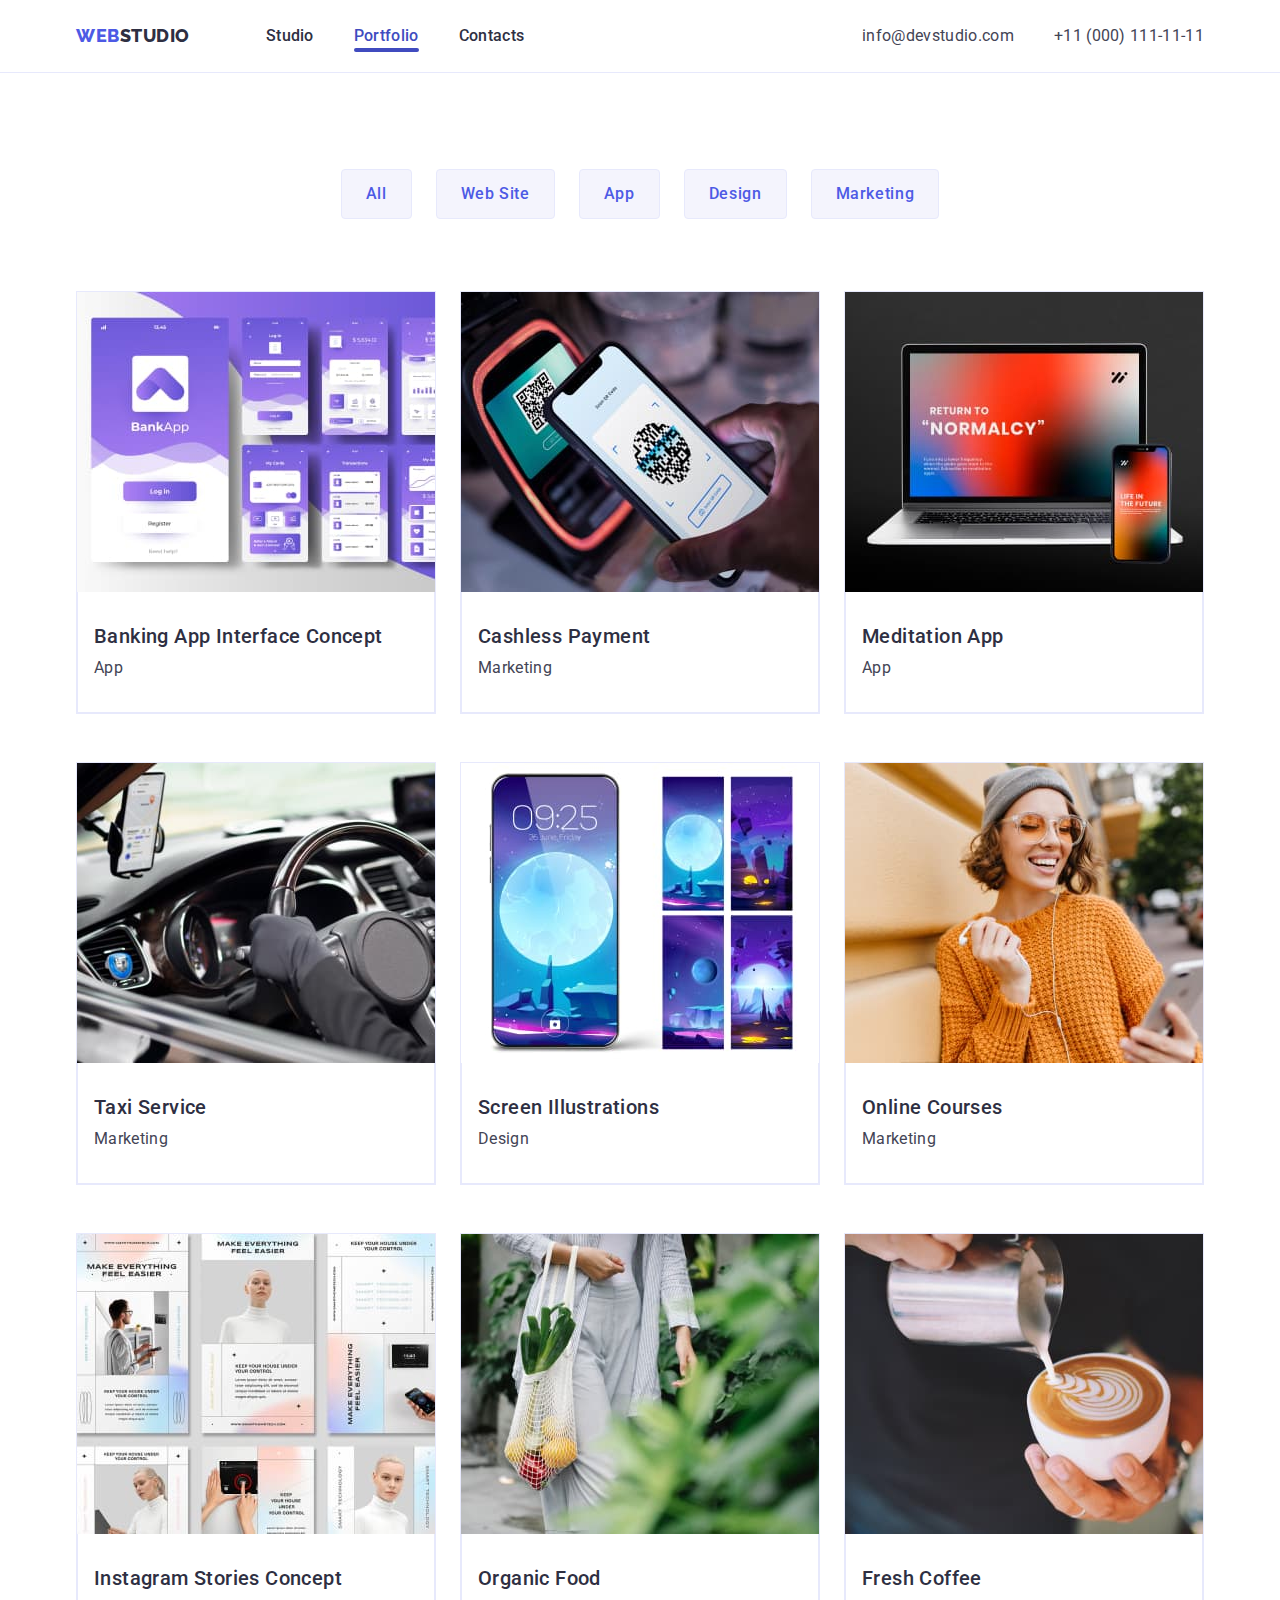
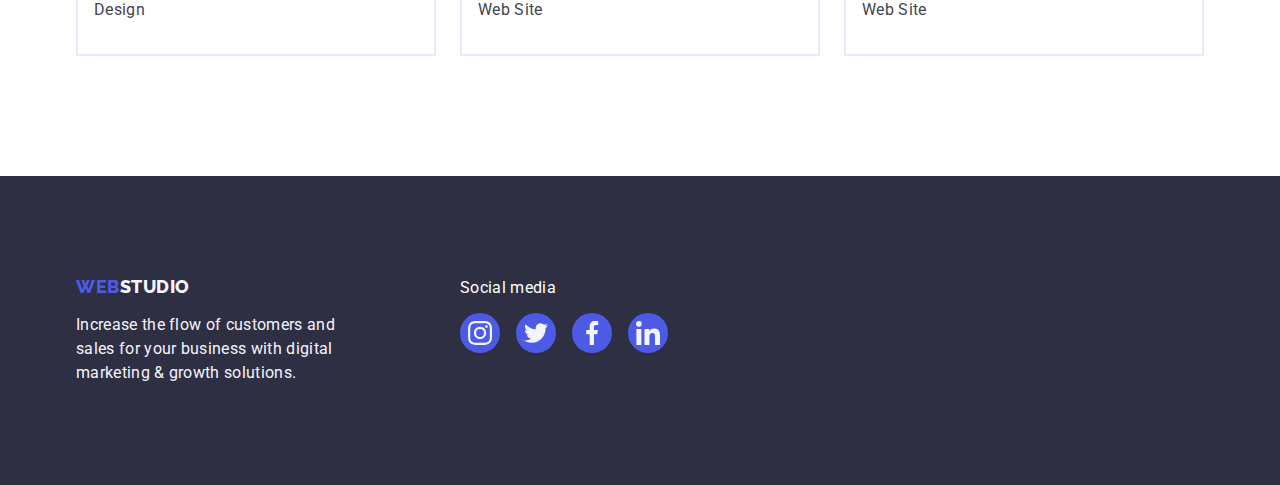
==== commit f90375ed: "finish" ====
--- a/portfolio.html
+++ b/portfolio.html
@@ -86,7 +86,14 @@
                     </li>
                     <li class="projects-item">
                         <a class="projects-link link" href="#" aria-label="" target="_blank" rel="noopener noferrer">
-                            <img class="project-img" src="./images/project/cashless.jpg" alt="Cashless Payment" width="360" height="300" />
+                            <div class="project-overlay">
+                                <img class="project-img" src="./images/project/cashless.jpg" alt="Cashless Payment" width="360" height="300" />
+                                <p class="project-overlay-item">
+                                    14 Stylish and User-Friendly App Design Concepts · Task Manager App · Calorie Tracker App · Exotic Fruit Ecommerce
+                                    App ·
+                                    Cloud Storage App
+                                </p>
+                            </div>
                             <div class="projects-card-content">
                                 <h2 class="title">Cashless Payment</h2>
                                 <p class="projects-filters">Marketing</p>
@@ -95,7 +102,14 @@
                     </li>
                     <li class="projects-item">
                         <a class="projects-link link" href="#" aria-label="" target="_blank" rel="noopener noferrer">
-                            <img class="project-img" src="./images/project/meditaion.jpg" alt="Meditaion App" width="360" height="300" />
+                            <div class="project-overlay">
+                                <img class="project-img" src="./images/project/meditaion.jpg" alt="Meditaion App" width="360" height="300" />
+                                <p class="project-overlay-item">
+                                    14 Stylish and User-Friendly App Design Concepts · Task Manager App · Calorie Tracker App · Exotic Fruit
+                                    Ecommerce App ·
+                                    Cloud Storage App
+                                </p>
+                            </div>
                             <div class="projects-card-content">
                                 <h2 class="title">Meditation App</h2>
                                 <p class="projects-filters">App</p>
@@ -104,7 +118,14 @@
                     </li>
                     <li class="projects-item">
                         <a class="projects-link link" href="#" aria-label="" target="_blank" rel="noopener noferrer">
-                            <img class="project-img" src="./images/project/taxi.jpg" alt="Taxi Service" width="360" height="300" />
+                            <div class="project-overlay">
+                                <img class="project-img" src="./images/project/taxi.jpg" alt="Taxi Service" width="360" height="300" />
+                                <p class="project-overlay-item">
+                                    14 Stylish and User-Friendly App Design Concepts · Task Manager App · Calorie Tracker App · Exotic Fruit
+                                    Ecommerce App ·
+                                    Cloud Storage App
+                                </p>
+                            </div>
                             <div class="projects-card-content">
                                 <h2 class="title">Taxi Service</h2>
                                 <p class="projects-filters">Marketing</p>
@@ -113,7 +134,14 @@
                     </li>
                     <li class="projects-item">
                         <a class="projects-link link" href="#" aria-label="" target="_blank" rel="noopener noferrer">
-                            <img class="project-img" src="./images/project/screen.jpg" alt="Screen Illustrations" width="360" height="300" />
+                            <div class="project-overlay">
+                                <img class="project-img" src="./images/project/screen.jpg" alt="Screen Illustrations" width="360" height="300" />
+                                <p class="project-overlay-item">
+                                    14 Stylish and User-Friendly App Design Concepts · Task Manager App · Calorie Tracker App · Exotic Fruit
+                                    Ecommerce App ·
+                                    Cloud Storage App
+                                </p>
+                            </div>
                             <div class="projects-card-content">
                                 <h2 class="title">Screen Illustrations</h2>
                                 <p class="projects-filters">Design</p>
@@ -122,7 +150,14 @@
                     </li>
                     <li class="projects-item">
                         <a class="projects-link link" href="#" aria-label="" target="_blank" rel="noopener noferrer">
-                            <img class="project-img" src="./images/project/online.jpg" alt="Online Courses" width="360" height="300" />
+                            <div class="project-overlay">
+                                <img class="project-img" src="./images/project/online.jpg" alt="Online Courses" width="360" height="300" />
+                                <p class="project-overlay-item">
+                                    14 Stylish and User-Friendly App Design Concepts · Task Manager App · Calorie Tracker App · Exotic Fruit
+                                    Ecommerce App ·
+                                    Cloud Storage App
+                                </p>
+                            </div>
                             <div class="projects-card-content">
                                 <h2 class="title">Online Courses</h2>
                                 <p class="projects-filters">Marketing</p>
@@ -131,7 +166,15 @@
                     </li>
                     <li class="projects-item">
                         <a class="projects-link link" href="#" aria-label="" target="_blank" rel="noopener noferrer">
-                            <img class="project-img" src="./images/project/instagram.jpg" alt="Instagram Stories Concept" width="360" height="300" />
+                            <div class="project-overlay">
+                                <img class="project-img" src="./images/project/instagram.jpg" alt="Instagram Stories Concept" width="360"
+                                    height="300" />
+                                <p class="project-overlay-item">
+                                    14 Stylish and User-Friendly App Design Concepts · Task Manager App · Calorie Tracker App · Exotic Fruit
+                                    Ecommerce App ·
+                                    Cloud Storage App
+                                </p>
+                            </div>
                             <div class="projects-card-content">
                                 <h2 class="title">Instagram Stories Concept</h2>
                                 <p class="projects-filters">Design</p>
@@ -140,7 +183,14 @@
                     </li>
                     <li class="projects-item">
                         <a class="projects-link link" href="#" aria-label="" target="_blank" rel="noopener noferrer">
-                            <img class="project-img" src="./images/project/organic.jpg" alt="Organic Food" width="360" height="300" />
+                            <div class="project-overlay">
+                                <img class="project-img" src="./images/project/organic.jpg" alt="Organic Food" width="360" height="300" />
+                                <p class="project-overlay-item">
+                                    14 Stylish and User-Friendly App Design Concepts · Task Manager App · Calorie Tracker App · Exotic Fruit
+                                    Ecommerce App ·
+                                    Cloud Storage App
+                                </p>
+                            </div>
                             <div class="projects-card-content">
                                 <h2 class="title">Organic Food</h2>
                                 <p class="projects-filters">Web Site</p>
@@ -149,7 +199,14 @@
                     </li>
                     <li class="projects-item">
                         <a class="projects-link link" href="#" aria-label="" target="_blank" rel="noopener noferrer">
-                            <img class="project-img" src="./images/project/fresh.jpg" alt="Fresh Coffee" width="360" height="300" />
+                            <div class="project-overlay">
+                                <img class="project-img" src="./images/project/fresh.jpg" alt="Fresh Coffee" width="360" height="300" />
+                                <p class="project-overlay-item">
+                                    14 Stylish and User-Friendly App Design Concepts · Task Manager App · Calorie Tracker App · Exotic Fruit
+                                    Ecommerce App ·
+                                    Cloud Storage App
+                                </p>
+                            </div>
                             <div class="projects-card-content">
                                 <h2 class="title">Fresh Coffee</h2>
                                 <p class="projects-filters">Web Site</p>
--- a/css/styles.css
+++ b/css/styles.css
@@ -392,7 +392,7 @@
     fill: var(--client-icon);
     border: 1px solid var(--client-icon);
     border-radius: 4px;
-    transition: color var(--transition);
+    transition: fill var(--transition), border var(--transition);
 }
 
 .clients-link:hover .clients-icon,
@@ -440,7 +440,7 @@
     gap: 16px;
 }
 
-.footer-social-items {}
+/* .footer-social-items {} */
 
 .footer-social-link {
     display: flex;
@@ -496,7 +496,7 @@
     padding: 12px 24px;
     display: block;
     margin: 0 auto;
-    transition: color var(--transition);
+    transition: color var(--transition), background-color var(--transition), border var(--transition);
 }
 
 .filter-btn:hover,
@@ -516,23 +516,27 @@
 .projects-item {
     background-color: var(--main-bg-color);
     width: calc((100% - 48px) / 3);
-    overflow: hidden;
-}
-
-.projects-item:hover .project-overlay,
-.projects-item:focus .project-overlay {
-    transform: translate(0);
 }
 
 .projects-link {
     display: block;
+    border: 1px solid var(--border-color);
+    background-color: var(--main-bg-color);
+    transition: border var(--transition), box-shadow var(--transition);
+}
+
+.projects-link:hover,
+.projects-link:focus {
+    border: 1px solid var(--btn-team-bg-color);
+    box-shadow: 0px 2px 1px 0px rgba(46, 47, 66, 0.08), 0px 1px 1px 0px rgba(46, 47, 66, 0.16), 0px 1px 6px 0px rgba(46, 47, 66, 0.08);
 }
 
 .project-overlay {
     position: relative;
-}
-
-.project-img {}
+    overflow: hidden;
+}
+
+/* .project-img {} */
 
 .project-overlay-item {
     position: absolute;
@@ -547,6 +551,10 @@
     padding: 40px 32px 0;
     transform: translateY(100%);
     transition: transform var(--transition);
+}
+.projects-link:hover .project-overlay-item,
+.projects-link:focus .project-overlay-item {
+    transform: translate(0);
 }
 
 .projects-card-content {
